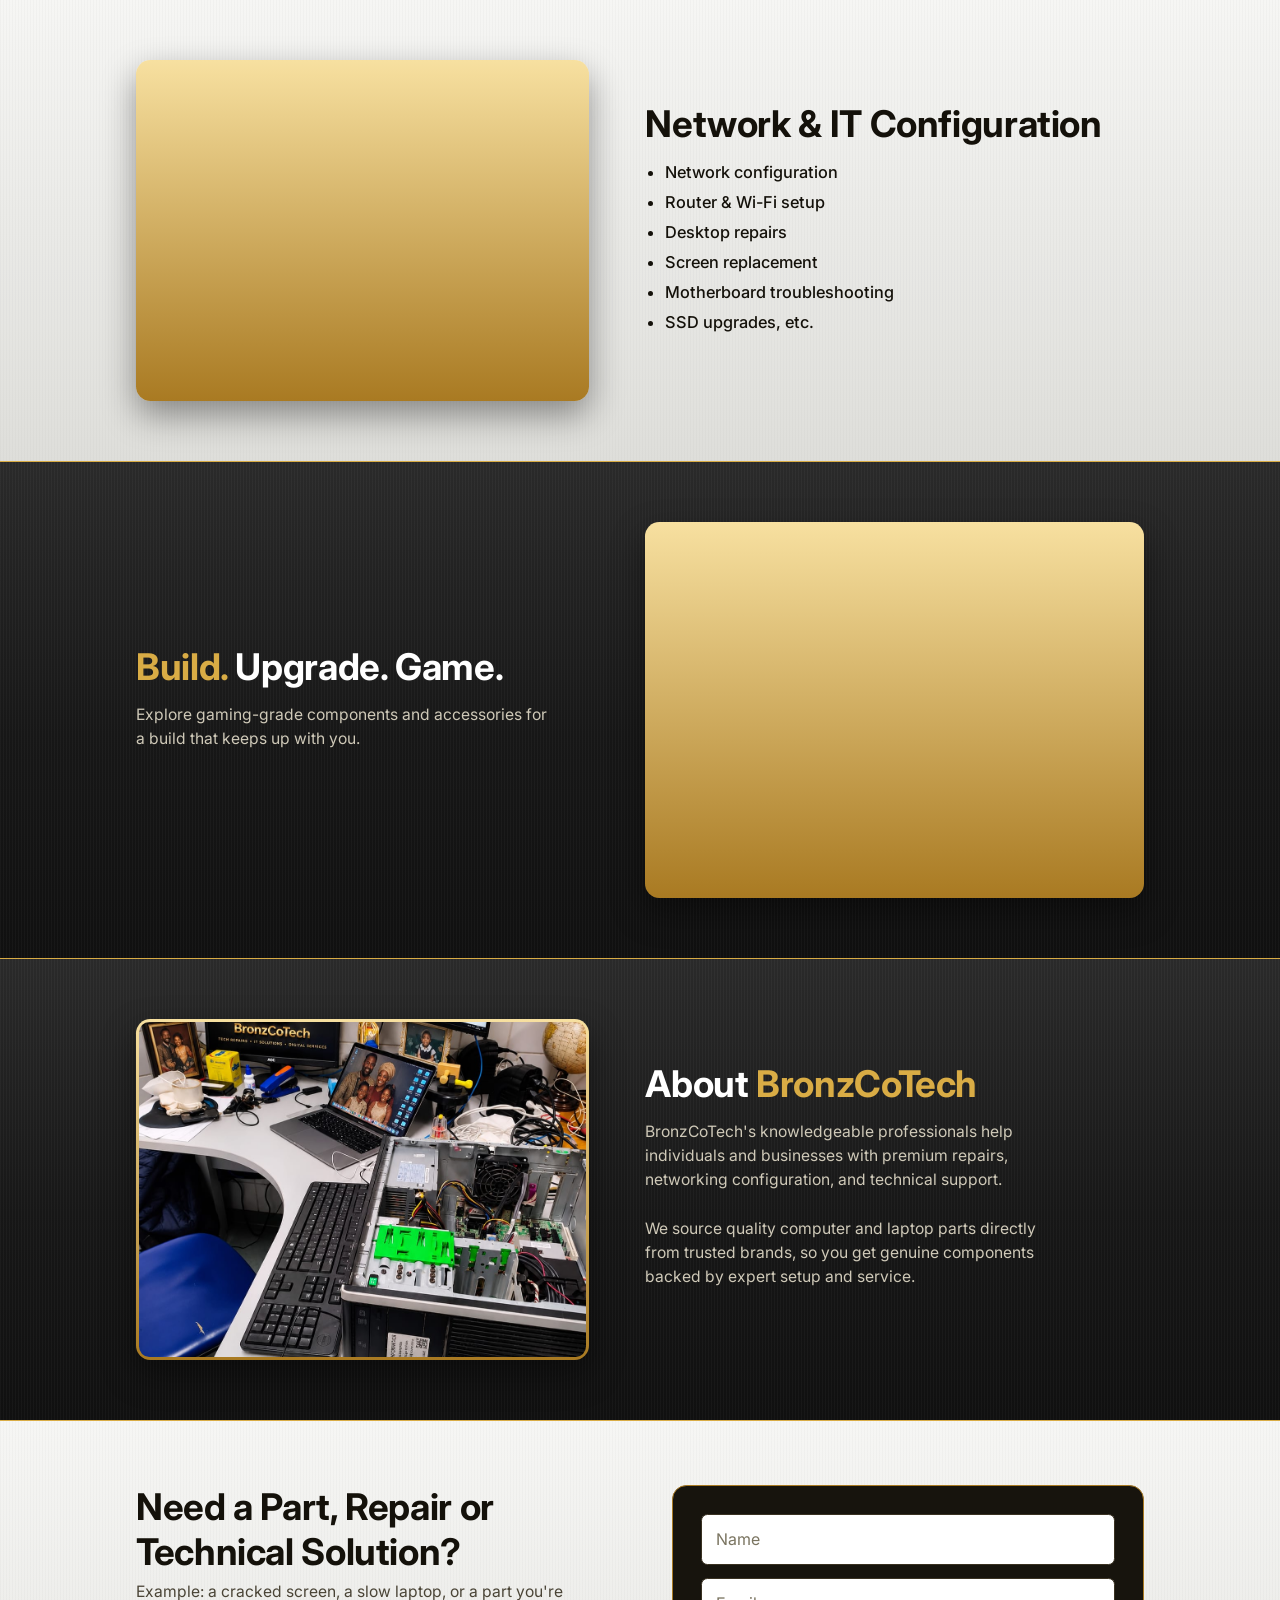
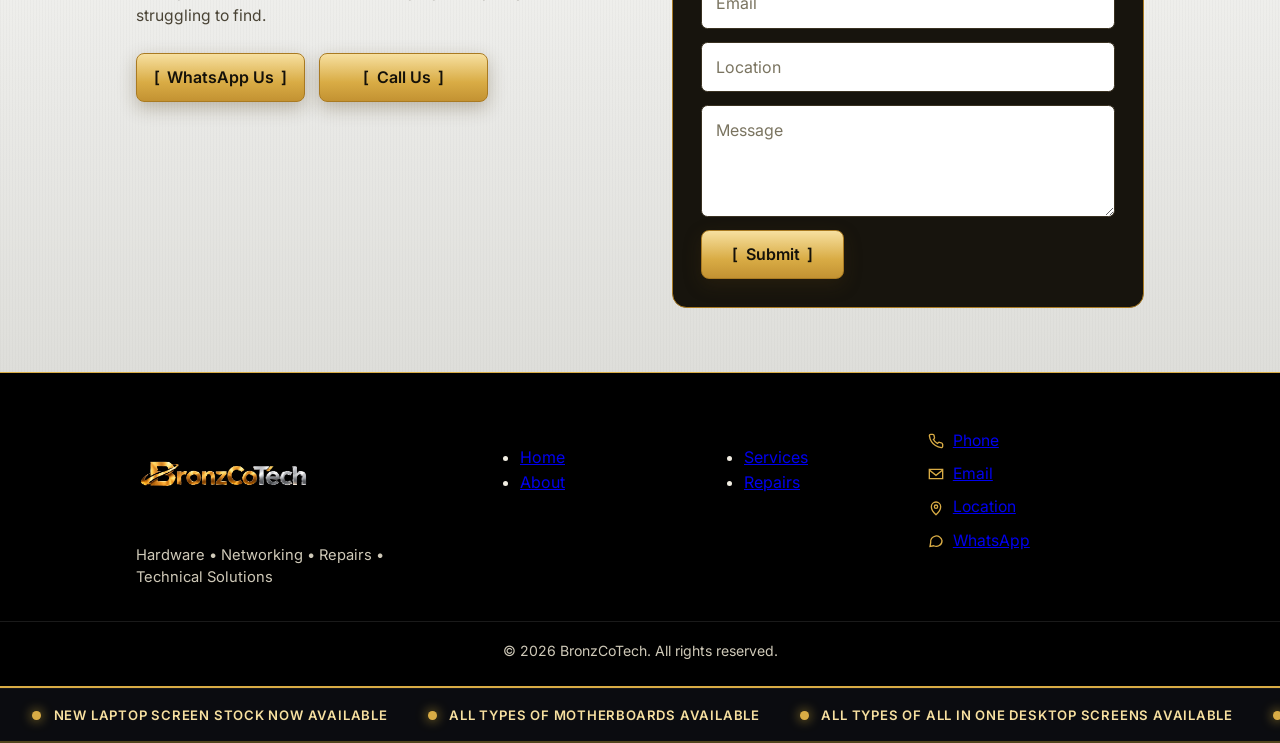
==== about.html @ f6e6b655 "first commit" ====
<!DOCTYPE html>
<html lang="en">
<head>
<meta charset="utf-8">
<meta name="viewport" content="width=device-width, initial-scale=1">
<title>About | BronzCoTech</title>
<meta name="description" content="Network and IT configuration, gaming hardware, and the story behind BronzCoTech — plus how to reach us for a part, repair, or technical solution.">

<link rel="preconnect" href="https://fonts.googleapis.com">
<link rel="preconnect" href="https://fonts.gstatic.com" crossorigin>
<link href="https://fonts.googleapis.com/css2?family=Inter:wght@400;500;600;700;800&display=swap" rel="stylesheet">

<style>
  :root {
    --gold-hi: #f7e0a0;
    --gold: #d9ac45;
    --gold-lo: #a97a22;
    --text: #f1ede2;
    --muted: #cfc9b8;
    --ink: #14110a;
    --font: "Inter", "Segoe UI", system-ui, -apple-system, Roboto, Arial, sans-serif;
    --dark-metal:
      repeating-linear-gradient(90deg, rgba(255,255,255,0.03) 0 1px, transparent 1px 3px),
      linear-gradient(180deg, #2a2a2a 0%, #171717 55%, #101010 100%);
    --light-metal:
      repeating-linear-gradient(90deg, rgba(0,0,0,0.02) 0 1px, transparent 1px 3px),
      linear-gradient(180deg, #f6f6f4 0%, #dededa 100%);
  }

  *, *::before, *::after { box-sizing: border-box; }
  body {
    margin: 0;
    background: #000;
    color: var(--text);
    font-family: var(--font);
    font-size: 1rem;
    line-height: 1.55;
    -webkit-font-smoothing: antialiased;
  }
  img { max-width: 100%; height: auto; }
  input, textarea { font: inherit; }

  .wrap {
    width: 100%;
    max-width: 68rem;
    margin-inline: auto;
    padding-inline: clamp(1.25rem, 5vw, 2.5rem);
  }
  .sr-only {
    position: absolute; width: 1px; height: 1px; margin: -1px; padding: 0;
    overflow: hidden; clip: rect(0,0,0,0); white-space: nowrap; border: 0;
  }
  .gold { color: var(--gold); }

  /* ---------- Buttons ---------- */
  .btn {
    display: inline-flex;
    align-items: center;
    justify-content: center;
    gap: 0.45em;
    min-height: 3rem;
    padding: 0.7rem 1.9rem;
    border-radius: 0.5rem;
    font: inherit;
    font-size: 1rem;
    font-weight: 600;
    text-decoration: none;
    cursor: pointer;
    color: var(--ink);
    border: 1px solid var(--gold-lo);
    background: linear-gradient(180deg, var(--gold-hi) 0%, var(--gold) 60%, #c39232 100%);
    box-shadow: 0 6px 18px rgba(74, 52, 16, 0.3);
    transition: background 0.2s ease, box-shadow 0.2s ease;
  }
  .btn::before { content: "["; }
  .btn::after  { content: "]"; }
  @supports (content: "[" / "") {
    .btn::before { content: "[" / ""; }
    .btn::after  { content: "]" / ""; }
  }
  .btn:hover {
    background: linear-gradient(180deg, #fff0c2 0%, var(--gold-hi) 60%, var(--gold) 100%);
    box-shadow: 0 8px 24px rgba(74, 52, 16, 0.45);
  }
  .btn:focus-visible { outline: 3px solid var(--gold-hi); outline-offset: 3px; }

  /* ---------- Shared two-column feature rows ---------- */
  .feature { padding: clamp(2.25rem, 6vw, 3.75rem) 0; }
  .feature__grid {
    display: grid;
    grid-template-columns: minmax(0, 1fr) minmax(0, 1.1fr);
    gap: clamp(1.75rem, 5vw, 3.5rem);
    align-items: center;
  }
  .feature__grid.is-reversed .frame { order: 2; }
  .frame {
    margin: 0;
    padding: 3px;
    border-radius: 0.9rem;
    background: linear-gradient(180deg, var(--gold-hi), var(--gold-lo));
    box-shadow: 0 14px 34px rgba(0, 0, 0, 0.4);
    overflow: hidden;
  }
  .frame > img,
  .frame > video {
    display: block;
    width: 100%;
    height: 100%;
    min-height: 100%;
    aspect-ratio: 4 / 3;
    object-fit: cover;
    border-radius: 0.65rem;
  }
  .feature h1, .feature h2 {
    margin: 0 0 0.85rem;
    font-size: clamp(1.6rem, 3.8vw, 2.3rem);
    font-weight: 700;
    line-height: 1.2;
    letter-spacing: -0.01em;
    color: #fff;
  }
  .feature ul {
    margin: 0 0 1.5rem;
    padding-left: 1.2rem;
    list-style: disc;
    display: grid;
    gap: 0.3rem;
    font-size: 1.02rem;
    font-weight: 500;
    color: var(--text);
  }
  .feature p { margin: 0 0 1.5rem; font-size: 0.98rem; color: var(--muted); max-width: 42ch; }

  /* ---------- 1. Network & IT Configuration (light band) ---------- */
  .network { background: var(--light-metal); color: var(--ink); border-bottom: 1px solid var(--gold); }
  .network h1 { color: var(--ink); }
  .network ul { color: var(--ink); }

  /* ---------- 2. Build. Upgrade. Game. (dark, on brushed metal) ---------- */
  .build { background: var(--dark-metal); border-bottom: 1px solid var(--gold); }

  /* ---------- 3. About BronzCoTech ---------- */
  .about { background: var(--dark-metal); border-bottom: 1px solid var(--gold); }
  .about p:last-of-type { margin-bottom: 1.75rem; }

  @media (max-width: 720px) {
    .feature__grid, .feature__grid.is-reversed { grid-template-columns: 1fr; }
    .feature__grid.is-reversed .frame { order: 0; }
  }

  /* ---------- 4. Need a Part / Contact (light band) ---------- */
  .contact { padding: clamp(2.5rem, 6vw, 4rem) 0; background: var(--light-metal); color: var(--ink); }
  .contact__grid {
    display: grid;
    grid-template-columns: minmax(0, 1fr) minmax(0, 1fr);
    gap: clamp(2rem, 6vw, 4rem);
    align-items: start;
  }
  .contact h2 { margin: 0 0 0.4rem; font-size: clamp(1.6rem, 3.8vw, 2.3rem); font-weight: 700; line-height: 1.2; letter-spacing: -0.01em; color: var(--ink); }
  .contact__hint { margin: 0 0 1.5rem; font-size: 0.98rem; color: #4a4436; }
  .contact__actions {
    display: grid;
    grid-template-columns: minmax(0, 1fr) minmax(0, 1fr);
    gap: 0.9rem;
    width: 100%;
    max-width: 22rem;
  }
  .contact__actions .btn {
    width: 100%;
    white-space: nowrap;
    text-align: center;
  }
  .contact__actions .btn--full { grid-column: 1 / -1; }

  .contact__form {
    display: grid;
    gap: 0.8rem;
    padding: clamp(1.25rem, 3vw, 1.75rem);
    background: #17140d;
    border: 1px solid var(--gold-lo);
    border-radius: 0.9rem;
  }
  .contact__form input,
  .contact__form textarea {
    width: 100%;
    padding: 0.75rem 0.9rem;
    border-radius: 0.4rem;
    border: 1px solid #3a3222;
    background: #fff;
    color: var(--ink);
  }
  .contact__form textarea { min-height: 7rem; resize: vertical; }
  .contact__form input::placeholder,
  .contact__form textarea::placeholder { color: #7a7460; }
  .contact__form .btn { justify-self: start; }

  @media (max-width: 720px) {
    .contact__grid { grid-template-columns: 1fr; }
  }
  @media (max-width: 520px) {
    .contact__actions { grid-template-columns: 1fr; }
  }

  /* ---------- 5. Footer ---------- */
  .site-footer { padding: clamp(2.25rem, 6vw, 3.5rem) 0 1.5rem; background: #000; border-top: 1px solid var(--gold); }
  .footer__grid {
    display: grid;
    grid-template-columns: 1.3fr 0.8fr 0.8fr 0.9fr;
    gap: 2rem;
  }
  .footer__brand-name { margin: 0; font-size: 1.6rem; font-weight: 800; letter-spacing: -0.01em; }
  .footer__brand {
    display: grid;
    gap: 0.55rem;
    align-content: start;
  }
  .footer__brand .hero-brand {
    display: inline-flex;
    align-items: center;
    justify-content: flex-start;
    width: fit-content;
    text-decoration: none;
    background: transparent;
    border: 0;
    box-shadow: none;
    padding: 0;
    margin: 0;
  }
  .footer__brand .hero-brand img {
    display: block;
    width: clamp(8rem, 18vw, 11rem);
    height: auto;
  }
  .footer__tagline { margin: 0.4rem 0 0; color: var(--muted); font-size: 0.92rem; max-width: 18rem; }
  .footer nav ul { list-style: none; margin: 0; padding: 0; display: grid; gap: 0.55rem; }
  .footer nav a { text-decoration: none; color: var(--text); font-size: 0.98rem; }
  .footer nav a:hover { color: var(--gold-hi); text-decoration: underline; text-underline-offset: 3px; }
  .footer nav a[aria-current="page"] { color: var(--gold); }
  .footer__contact ul { list-style: none; margin: 0; padding: 0; display: grid; gap: 0.55rem; }
  .footer__contact li { display: flex; align-items: center; gap: 0.55rem; font-size: 0.98rem; }
  .footer__contact svg { flex: none; width: 1rem; height: 1rem; color: var(--gold); }
  .footer__legal { margin: 2rem 0 0; padding-top: 1.1rem; border-top: 1px solid rgba(255,255,255,0.1); text-align: center; color: var(--muted); font-size: 0.88rem; }

  @media (max-width: 860px) {
    .footer__grid { grid-template-columns: 1fr 1fr; }
    .footer__brand { grid-column: 1 / -1; }
  }

  .news-ticker {
    position: relative;
    background: #0b0c10;
    border-top: 2px solid var(--gold);
    border-bottom: 2px solid rgba(212, 175, 55, 0.35);
    overflow: hidden;
    white-space: nowrap;
    padding: 0.9rem 0;
    box-shadow: inset 0 1px 0 rgba(255,255,255,0.05);
  }

  .news-ticker__track {
    display: inline-flex;
    align-items: center;
    gap: 2.5rem;
    min-width: max-content;
    padding-left: 2rem;
    animation: news-scroll 24s linear infinite;
  }

  .news-ticker__item {
    display: inline-flex;
    align-items: center;
    gap: 0.8rem;
    font-size: 0.82rem;
    font-weight: 600;
    letter-spacing: 0.06em;
    text-transform: uppercase;
    color: var(--gold-hi);
  }

  .news-ticker__dot {
    width: 0.55rem;
    height: 0.55rem;
    border-radius: 50%;
    background: var(--gold);
    box-shadow: 0 0 12px rgba(212, 175, 55, 0.9);
    flex-shrink: 0;
  }

  @keyframes news-scroll {
    from { transform: translateX(0); }
    to { transform: translateX(-50%); }
  }

  @media (max-width: 600px) {
    .news-ticker__item {
      font-size: 0.7rem;
      letter-spacing: 0.04em;
    }
  }
</style>
</head>

<body>
  <main>
    <h1 class="sr-only">BronzCoTech: network &amp; IT configuration, gaming hardware, and about us</h1>

    <!-- 1. Network & IT Configuration -->
    <section class="feature network" aria-labelledby="network-title">
      <div class="wrap feature__grid">
        <figure class="frame">
          <video src="networkinghard.mp4" width="840" height="700" autoplay muted loop playsinline
                 aria-label="Network configuration and IT setup visuals"></video>
        </figure>
        <div>
          <h1 id="network-title">Network &amp; IT Configuration</h1>
          <ul>
            <li>Network configuration</li>
            <li>Router &amp; Wi-Fi setup</li>
            <li>Desktop repairs</li>
            <li>Screen replacement</li>
            <li>Motherboard troubleshooting</li>
            <li>SSD upgrades, etc.</li>
          </ul>
        </div>
      </div>
    </section>

    <!-- 2. Build. Upgrade. Game. -->
    <section class="feature build" aria-labelledby="build-title">
      <div class="wrap feature__grid is-reversed">
        <figure class="frame">
          <video src="gamehard.mp4" width="820" height="605" autoplay muted loop playsinline
                 aria-label="Gaming hardware build and upgrade visuals"></video>
        </figure>
        <div>
          <h1 id="build-title"><span class="gold">Build.</span> Upgrade. Game.</h1>
          <p>Explore gaming-grade components and accessories for a build that keeps up with you.</p>
        </div>
      </div>
    </section>

    <!-- 3. About BronzCoTech -->
    <section class="feature about" aria-labelledby="about-title">
      <div class="wrap feature__grid">
        <figure class="frame">
          <img src="Bronzcoroom.jpeg" width="1074" height="570" loading="lazy"
               alt="BronzCoTech office meeting room with the gold B logo on the wall">
        </figure>
        <div>
          <h2 id="about-title">About <span class="gold">BronzCoTech</span></h2>
          <p>BronzCoTech's knowledgeable professionals help individuals and businesses with premium repairs, networking configuration, and technical support.</p>
          <p>We source quality computer and laptop parts directly from trusted brands, so you get genuine components backed by expert setup and service.</p>
        </div>
      </div>
    </section>

    <!-- 4. Need a Part, Repair or Technical Solution? -->
    <section class="contact" aria-labelledby="contact-title">
      <div class="wrap contact__grid">
        <div>
          <h2 id="contact-title">Need a Part, Repair or Technical Solution?</h2>
          <p class="contact__hint">Example: a cracked screen, a slow laptop, or a part you're struggling to find.</p>

          <div class="contact__actions">
            <!-- Replace with your real numbers/links -->
            <a class="btn" href="https://wa.me/+16015572618">WhatsApp Us</a>
            <a class="btn" href="tel:+233594085228">Call Us</a>
          </div>
        </div>

        <form class="contact__form" id="quote-form" action="https://wa.me/16015572618" method="get">
          <label class="sr-only" for="name">Name</label>
          <input id="name" name="name" type="text" placeholder="Name" autocomplete="name" required>

          <label class="sr-only" for="email">Email</label>
          <input id="email" name="email" type="email" placeholder="Email" autocomplete="email" required>

          <label class="sr-only" for="location">Location</label>
          <input id="location" name="location" type="text" placeholder="Location" autocomplete="address-level2">

          <label class="sr-only" for="message">Message</label>
          <textarea id="message" name="message" placeholder="Message" required></textarea>

          <button class="btn" type="submit">Submit</button>
        </form>
      </div>
    </section>

    <!-- 5. Footer -->
    <footer class="site-footer">
      <div class="wrap footer__grid">
        <div class="footer__brand">
          <a class="hero-brand" href="index.html" aria-label="Go to BronzCoTech home page">
            <img src="BronzCoTech_Logo.png" alt="BronzCoTech logo" />
          </a>
          <p class="footer__tagline">Hardware &bull; Networking &bull; Repairs &bull; Technical Solutions</p>
        </div>

        <nav aria-label="Footer pages">
          <ul>
            <li><a href="index.html">Home</a></li>
            <li><a href="about.html" aria-current="page">About</a></li>
          </ul>
        </nav>

        <nav aria-label="Footer services">
          <ul>
            <li><a href="services.html">Services</a></li>
            <li><a href="services.html#repairs">Repairs</a></li>
          </ul>
        </nav>

        <div class="footer__contact">
          <ul>
            <!-- Replace each href with your real details -->
            <li><svg viewBox="0 0 24 24" fill="none" stroke="currentColor" stroke-width="2" aria-hidden="true"><path d="M22 16.9v3a2 2 0 0 1-2.2 2 19.8 19.8 0 0 1-8.6-3.1 19.5 19.5 0 0 1-6-6A19.8 19.8 0 0 1 2.1 4.2 2 2 0 0 1 4.1 2h3a2 2 0 0 1 2 1.7c.1.9.3 1.8.6 2.7a2 2 0 0 1-.4 2.1L8.1 9.7a16 16 0 0 0 6 6l1.2-1.2a2 2 0 0 1 2.1-.4c.9.3 1.8.5 2.7.6a2 2 0 0 1 1.7 2Z"/></svg><a href="tel:+233594085228">Phone</a></li>
            <li><svg viewBox="0 0 24 24" fill="none" stroke="currentColor" stroke-width="2" aria-hidden="true"><path d="M2 5h20v14H2z"/><path d="M2 6l10 8 10-8"/></svg><a href="mailto:mcbronz@workmail.com">Email</a></li>
            <li><svg viewBox="0 0 24 24" fill="none" stroke="currentColor" stroke-width="2" aria-hidden="true"><path d="M12 22s7-6.3 7-12a7 7 0 1 0-14 0c0 5.7 7 12 7 12Z"/><circle cx="12" cy="10" r="2.5"/></svg><a href="https://www.google.com/maps/place/Accra/@5.5913738,-0.2621319,12z/data=!3m1!4b1!4m6!3m5!1s0xfdf9084b2b7a773:0xbed14ed8650e2dd3!8m2!3d5.5592846!4d-0.1974306!16zL20vMGfnyc?entry=ttu&g_ep=EgoyMDI2MDkyMy4wIKXMDSoASAFQAw%3D%3D" target="_blank" rel="noopener noreferrer">Location</a></li>
            <li><svg viewBox="0 0 24 24" fill="none" stroke="currentColor" stroke-width="2" aria-hidden="true"><path d="M21 11.5a8.5 8.5 0 0 1-12.4 7.6L3 20l1-5.4A8.5 8.5 0 1 1 21 11.5Z"/></svg><a href="https://wa.me/+16015572618">WhatsApp</a></li>
          </ul>
        </div>
      </div>

      <p class="footer__legal">&copy; <span id="year"></span> BronzCoTech. All rights reserved.</p>
    </footer>

    <footer class="news-ticker" aria-label="Latest company news">
      <div class="news-ticker__track">
        <span class="news-ticker__item"><span class="news-ticker__dot"></span> New laptop screen stock now available</span>
        <span class="news-ticker__item"><span class="news-ticker__dot"></span> All types of Motherboards available</span>
        <span class="news-ticker__item"><span class="news-ticker__dot"></span> All types of All in one desktop screens available</span>
        <span class="news-ticker__item"><span class="news-ticker__dot"></span> All types of laptop batteries available</span>
        <span class="news-ticker__item"><span class="news-ticker__dot"></span> All types of laptop keyboard available</span>
        <span class="news-ticker__item"><span class="news-ticker__dot"></span> All types of macbooks and windows softwares available</span>
        <span class="news-ticker__item"><span class="news-ticker__dot"></span> Installation of windows, linux, macos, android etc available</span>
        <span class="news-ticker__item"><span class="news-ticker__dot"></span> Converting of Chromebook to windows available</span>
        <span class="news-ticker__item"><span class="news-ticker__dot"></span> Converting of windows to macos available</span>
        <span class="news-ticker__item"><span class="news-ticker__dot"></span> Flashing/unlocking and decoding available</span>
        <span class="news-ticker__item"><span class="news-ticker__dot"></span> All types of RAMs and SSD storage available</span>
        <span class="news-ticker__item"><span class="news-ticker__dot"></span> Network setup and Wi‑Fi upgrades in demand</span>
        <span class="news-ticker__item"><span class="news-ticker__dot"></span> Custom gaming builds available this week</span>
        <span class="news-ticker__item"><span class="news-ticker__dot"></span> Fast repairs for desktops and laptops</span>
        <span class="news-ticker__item"><span class="news-ticker__dot"></span> New laptop screen stock now available</span>
        <span class="news-ticker__item"><span class="news-ticker__dot"></span> All types of Motherboards available</span>
        <span class="news-ticker__item"><span class="news-ticker__dot"></span> All types of All in one desktop screens available</span>
        <span class="news-ticker__item"><span class="news-ticker__dot"></span> All types of laptop batteries available</span>
        <span class="news-ticker__item"><span class="news-ticker__dot"></span> All types of laptop keyboard available</span>
        <span class="news-ticker__item"><span class="news-ticker__dot"></span> All types of macbooks and windows softwares available</span>
        <span class="news-ticker__item"><span class="news-ticker__dot"></span> Installation of windows, linux, macos, android etc available</span>
        <span class="news-ticker__item"><span class="news-ticker__dot"></span> Converting of Chromebook to windows available</span>
        <span class="news-ticker__item"><span class="news-ticker__dot"></span> Converting of windows to macos available</span>
        <span class="news-ticker__item"><span class="news-ticker__dot"></span> Flashing/unlocking and decoding available</span>
        <span class="news-ticker__item"><span class="news-ticker__dot"></span> All types of RAMs and SSD storage available</span>
        <span class="news-ticker__item"><span class="news-ticker__dot"></span> Network setup and Wi‑Fi upgrades in demand</span>
        <span class="news-ticker__item"><span class="news-ticker__dot"></span> Custom gaming builds available this week</span>
        <span class="news-ticker__item"><span class="news-ticker__dot"></span> Fast repairs for desktops and laptops</span>
      </div>
    </footer>
  </main>

  <script>
    document.getElementById('year').textContent = new Date().getFullYear();

    const contactForm = document.getElementById('quote-form');

    contactForm.addEventListener('submit', function (event) {
      event.preventDefault();

      const name = document.getElementById('name').value.trim();
      const email = document.getElementById('email').value.trim();
      const location = document.getElementById('location').value.trim();
      const message = document.getElementById('message').value.trim();

      const whatsappMessage = [
        'New inquiry from BronzCoTech website:',
        '',
        `Name: ${name || 'Not provided'}`,
        `Email: ${email || 'Not provided'}`,
        `Location: ${location || 'Not provided'}`,
        '',
        'Message:',
        message || 'No additional message provided.'
      ].join('\n');

      const waLink = 'https://wa.me/16015572618?text=' + encodeURIComponent(whatsappMessage);
      window.open(waLink, '_blank');
    });
  </script>
</body>
</html>
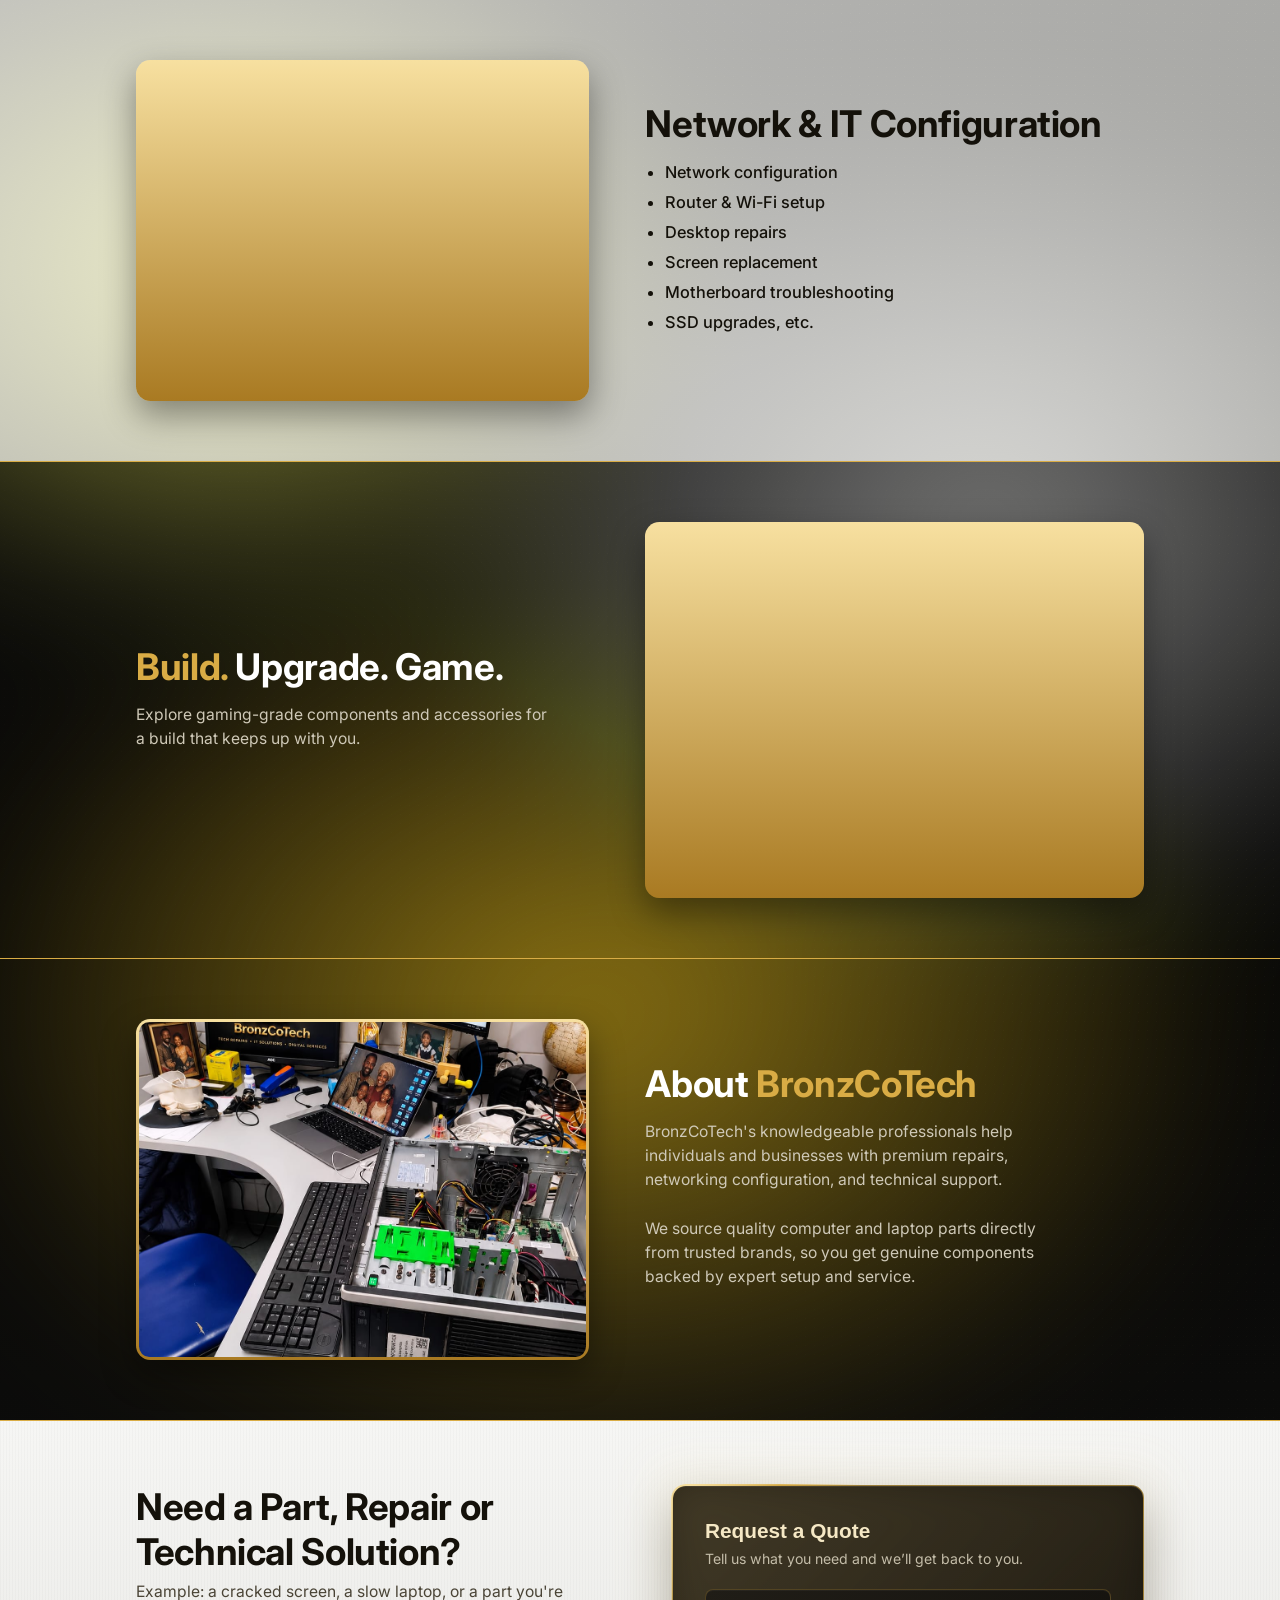
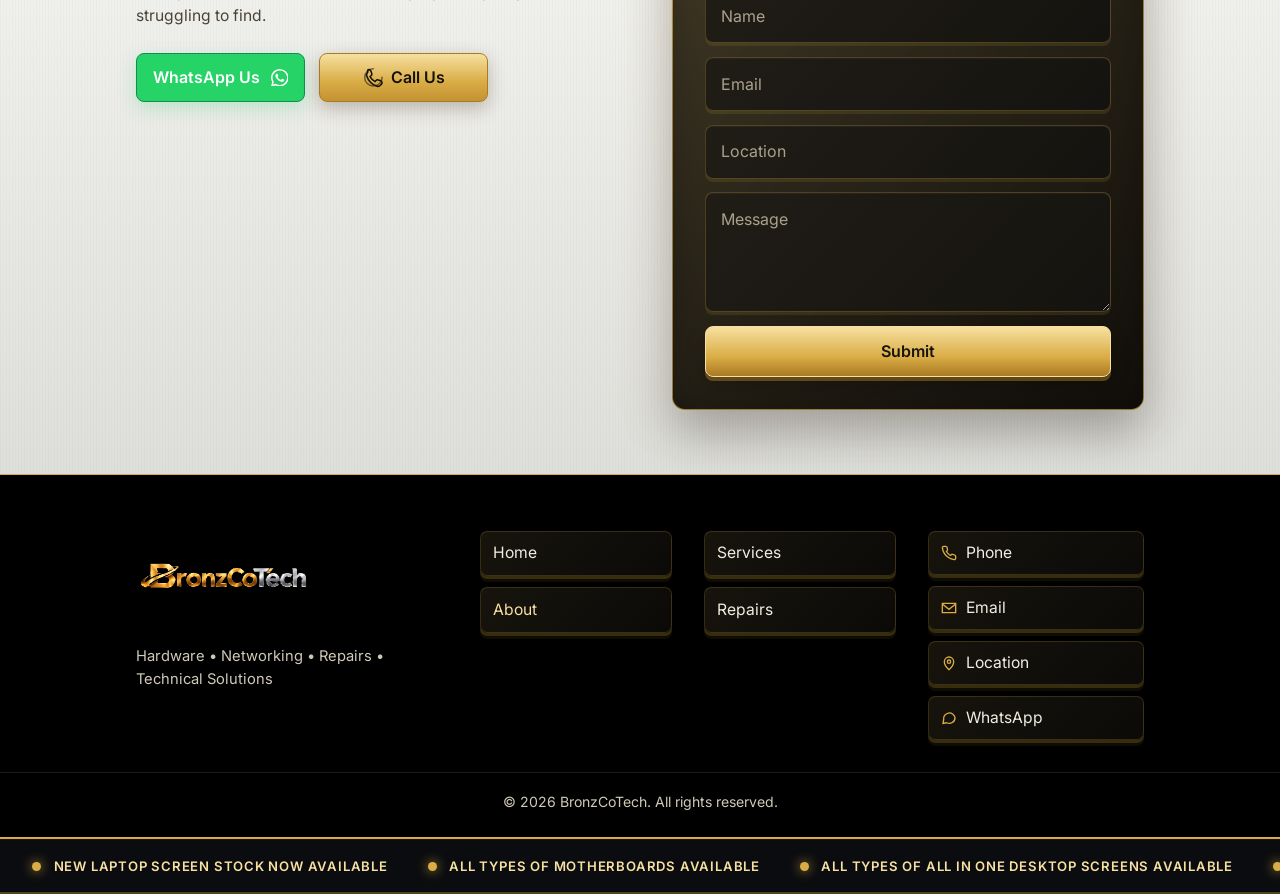
==== commit 3270273b: "updates" ====
--- a/about.html
+++ b/about.html
@@ -3,8 +3,10 @@
 <head>
 <meta charset="utf-8">
 <meta name="viewport" content="width=device-width, initial-scale=1">
-<title>About | BronzCoTech</title>
-<meta name="description" content="Network and IT configuration, gaming hardware, and the story behind BronzCoTech — plus how to reach us for a part, repair, or technical solution.">
+<link rel="icon" type="image/png" sizes="145x145" href="bronzcotech-favicon.png">
+<title>About BronzCoTech | Trusted IT &amp; Repair Experts in Accra, Ghana</title>
+<meta name="description" content="BronzCoTech's knowledgeable technicians in Accra, Osu, and across Ghana provide premium repairs, diagnostics, software development, and technical support for individuals and businesses.">
+<meta name="keywords" content="computer technician Accra, IT support Ghana, hardware troubleshooting, software development, networking configuration, diagnostics Ghana">
 
 <link rel="preconnect" href="https://fonts.googleapis.com">
 <link rel="preconnect" href="https://fonts.gstatic.com" crossorigin>
@@ -54,6 +56,9 @@
 
   /* ---------- Buttons ---------- */
   .btn {
+    position: relative;
+    isolation: isolate;
+    overflow: hidden;
     display: inline-flex;
     align-items: center;
     justify-content: center;
@@ -72,17 +77,114 @@
     box-shadow: 0 6px 18px rgba(74, 52, 16, 0.3);
     transition: background 0.2s ease, box-shadow 0.2s ease;
   }
-  .btn::before { content: "["; }
-  .btn::after  { content: "]"; }
+  .btn::before {
+    content: "";
+    position: absolute;
+    inset: 0;
+    z-index: -1;
+    background: linear-gradient(110deg, transparent 15%, rgba(255, 255, 255, 0.45) 50%, transparent 85%);
+    transform: translateX(-125%) skewX(-18deg);
+    transition: transform 0.7s ease;
+  }
+  .btn:hover::before,
+  .btn:focus-visible::before { transform: translateX(125%) skewX(-18deg); }
+  .btn__label { position: relative; z-index: 1; }
+  .btn__label::before { content: "["; }
+  .btn__label::after  { content: "]"; }
   @supports (content: "[" / "") {
-    .btn::before { content: "[" / ""; }
-    .btn::after  { content: "]" / ""; }
+    .btn__label::before { content: "[" / ""; }
+    .btn__label::after  { content: "]" / ""; }
+  }
+  .btn__arrow {
+    position: absolute;
+    top: 50%;
+    right: 1rem;
+    width: 0.6rem;
+    height: 0.6rem;
+    border-top: 2px solid currentColor;
+    border-right: 2px solid currentColor;
+    opacity: 0;
+    transform: translate(-0.45rem, -50%) rotate(45deg);
+    transition: opacity 0.3s ease, transform 0.3s ease;
+  }
+  .btn:hover .btn__arrow,
+  .btn:focus-visible .btn__arrow { opacity: 1; transform: translate(0, -50%) rotate(45deg); }
+  .btn--call .btn__arrow { display: none; }
+  .btn--call .btn__label::before,
+  .btn--call .btn__label::after { content: none; }
+  .call-icon {
+    position: relative;
+    z-index: 1;
+    flex: 0 0 auto;
+    width: 1.3rem;
+    height: 1.3rem;
+    overflow: visible;
+  }
+  .call-icon .dash {
+    stroke-dasharray: 0 1 359 0;
+    animation: call-dash-array 2s ease-in-out infinite, call-dash-offset 2s linear infinite;
+  }
+  .call-icon .spin {
+    transform-origin: center;
+    stroke-dasharray: 270 90;
+    animation: call-spin-dash-array 2s ease-in-out infinite, call-spin 8s ease-in-out infinite, call-dash-offset 2s linear infinite;
+  }
+  @keyframes call-dash-array {
+    0% { stroke-dasharray: 0 1 359 0; }
+    50% { stroke-dasharray: 0 359 1 0; }
+    100% { stroke-dasharray: 359 1 0 0; }
+  }
+  @keyframes call-spin-dash-array {
+    0%, 100% { stroke-dasharray: 270 90; }
+    50% { stroke-dasharray: 0 360; }
+  }
+  @keyframes call-dash-offset {
+    from { stroke-dashoffset: 365; }
+    to { stroke-dashoffset: 5; }
+  }
+  @keyframes call-spin {
+    0% { rotate: 0deg; }
+    12.5%, 25% { rotate: 270deg; }
+    37.5%, 50% { rotate: 540deg; }
+    62.5%, 75% { rotate: 810deg; }
+    87.5%, 100% { rotate: 1080deg; }
   }
   .btn:hover {
     background: linear-gradient(180deg, #fff0c2 0%, var(--gold-hi) 60%, var(--gold) 100%);
     box-shadow: 0 8px 24px rgba(74, 52, 16, 0.45);
   }
+  .btn--whatsapp {
+    gap: 0.7rem;
+    color: #fff;
+    border-color: #128c50;
+    background: #25d366;
+    box-shadow: 0 6px 18px rgba(37, 211, 102, 0.24);
+  }
+  .btn--whatsapp:hover {
+    color: #fff;
+    border-color: #0d7040;
+    background: #128c50;
+    box-shadow: 0 8px 24px rgba(18, 140, 80, 0.36);
+  }
+  .btn--whatsapp:focus-visible { outline-color: #128c50; }
+  .btn--whatsapp::before { content: none; }
+  .btn--whatsapp .btn__label::before,
+  .btn--whatsapp .btn__label::after { content: none; }
+  .btn--whatsapp .btn__whatsapp-icon {
+    position: relative;
+    z-index: 1;
+    width: 1.1rem;
+    height: 1.1rem;
+    flex: 0 0 auto;
+  }
+  .btn--whatsapp .btn__arrow { display: none; }
   .btn:focus-visible { outline: 3px solid var(--gold-hi); outline-offset: 3px; }
+
+  @media (prefers-reduced-motion: reduce) {
+    .btn, .btn::before, .btn__arrow { transition: none; }
+    .call-icon .dash,
+    .call-icon .spin { animation: none; stroke-dasharray: none; }
+  }
 
   /* ---------- Shared two-column feature rows ---------- */
   .feature { padding: clamp(2.25rem, 6vw, 3.75rem) 0; }
@@ -132,15 +234,15 @@
   .feature p { margin: 0 0 1.5rem; font-size: 0.98rem; color: var(--muted); max-width: 42ch; }
 
   /* ---------- 1. Network & IT Configuration (light band) ---------- */
-  .network { background: var(--light-metal); color: var(--ink); border-bottom: 1px solid var(--gold); }
+  .network { background: linear-gradient(135deg, rgba(246,246,244,0.76), rgba(222,222,218,0.72)); color: var(--ink); border-bottom: 1px solid var(--gold); }
   .network h1 { color: var(--ink); }
   .network ul { color: var(--ink); }
 
   /* ---------- 2. Build. Upgrade. Game. (dark, on brushed metal) ---------- */
-  .build { background: var(--dark-metal); border-bottom: 1px solid var(--gold); }
+  .build { background: linear-gradient(180deg, rgba(16,16,15,0.42), rgba(8,8,7,0.36)); border-bottom: 1px solid var(--gold); }
 
   /* ---------- 3. About BronzCoTech ---------- */
-  .about { background: var(--dark-metal); border-bottom: 1px solid var(--gold); }
+  .about { background: linear-gradient(180deg, rgba(8,8,7,0.38), rgba(16,16,15,0.48)); border-bottom: 1px solid var(--gold); }
   .about p:last-of-type { margin-bottom: 1.75rem; }
 
   @media (max-width: 720px) {
@@ -173,26 +275,112 @@
   .contact__actions .btn--full { grid-column: 1 / -1; }
 
   .contact__form {
+    position: relative;
+    isolation: isolate;
     display: grid;
-    gap: 0.8rem;
-    padding: clamp(1.25rem, 3vw, 1.75rem);
-    background: #17140d;
-    border: 1px solid var(--gold-lo);
-    border-radius: 0.9rem;
+    gap: 0.85rem;
+    padding: clamp(1.35rem, 3vw, 2rem);
+    background: linear-gradient(145deg, #201b10 0%, #100e0a 48%, #080808 100%);
+    border: 1px solid rgba(217, 172, 69, 0.65);
+    border-radius: 0.8rem;
+    box-shadow: 0 22px 48px rgba(0, 0, 0, 0.3), inset 0 1px 0 rgba(255, 255, 255, 0.08);
+  }
+  .contact__form::before {
+    content: "";
+    position: absolute;
+    z-index: -1;
+    inset: -1rem;
+    border-radius: inherit;
+    background: linear-gradient(135deg, rgba(247, 224, 160, 0.24), rgba(169, 122, 34, 0.08));
+    filter: blur(1.5rem);
+    opacity: 0.7;
+    pointer-events: none;
+  }
+  .contact__form::after {
+    content: "";
+    position: absolute;
+    z-index: -1;
+    inset: -2px;
+    padding: 2px;
+    border-radius: calc(0.8rem + 2px);
+    background: conic-gradient(from 0deg, transparent 0deg 285deg, rgba(217, 172, 69, 0.24) 300deg, #f7e0a0 320deg, rgba(217, 172, 69, 0.85) 334deg, transparent 350deg 360deg);
+    -webkit-mask: linear-gradient(#000 0 0) content-box, linear-gradient(#000 0 0);
+    -webkit-mask-composite: xor;
+    mask: linear-gradient(#000 0 0) content-box, linear-gradient(#000 0 0);
+    mask-composite: exclude;
+    animation: quote-ring-spin 7s linear infinite;
+    pointer-events: none;
+  }
+  @keyframes quote-ring-spin {
+    to { transform: rotate(1turn); }
+  }
+  .quote-form__header {
+    display: block;
+    margin-bottom: 0.35rem;
+  }
+  .quote-form__header h3 {
+    margin: 0;
+    color: #f5e8c5;
+    font-family: "Montserrat", sans-serif;
+    font-size: 1.3rem;
+    font-weight: 700;
+    line-height: 1.25;
+  }
+  .quote-form__header p {
+    margin: 0.25rem 0 0;
+    color: #c4bda9;
+    font-size: 0.88rem;
   }
   .contact__form input,
   .contact__form textarea {
     width: 100%;
-    padding: 0.75rem 0.9rem;
-    border-radius: 0.4rem;
-    border: 1px solid #3a3222;
-    background: #fff;
-    color: var(--ink);
-  }
-  .contact__form textarea { min-height: 7rem; resize: vertical; }
+    min-width: 0;
+    padding: 0.85rem 0.95rem;
+    border-radius: 0.5rem;
+    border: 1px solid rgba(217, 172, 69, 0.28);
+    background: linear-gradient(135deg, #201d17, #15130f);
+    color: #f5f3eb;
+    font: inherit;
+    box-shadow: 0 3px 0 rgba(212, 175, 55, 0.12), inset 0 1px 0 rgba(255, 255, 255, 0.04);
+    transition: transform 0.2s ease, border-color 0.2s ease, box-shadow 0.2s ease, background 0.2s ease;
+  }
+  .contact__form input:focus,
+  .contact__form textarea:focus {
+    outline: 2px solid rgba(247, 224, 160, 0.45);
+    outline-offset: 2px;
+    transform: translateY(-2px);
+    border-color: var(--gold-hi);
+    background: linear-gradient(135deg, #282318, #19160f);
+    box-shadow: 0 5px 0 rgba(212, 175, 55, 0.22), 0 0 20px rgba(217, 172, 69, 0.12);
+  }
+  .contact__form textarea { min-height: 7.5rem; resize: vertical; }
   .contact__form input::placeholder,
-  .contact__form textarea::placeholder { color: #7a7460; }
-  .contact__form .btn { justify-self: start; }
+  .contact__form textarea::placeholder { color: #aaa18c; }
+  .contact__form .btn {
+    width: 100%;
+    justify-self: stretch;
+    min-height: 3.2rem;
+    color: #17140d;
+    border-color: var(--gold-hi);
+    background: linear-gradient(180deg, #f7e0a0 0%, #d9ac45 62%, #a97a22 100%);
+    box-shadow: 0 4px 0 rgba(169, 122, 34, 0.5), 0 10px 20px rgba(0, 0, 0, 0.22);
+  }
+  .contact__form .btn:hover {
+    color: #100d06;
+    background: linear-gradient(180deg, #fff0c2 0%, #f7e0a0 62%, #d9ac45 100%);
+    box-shadow: 0 6px 0 rgba(169, 122, 34, 0.5), 0 14px 24px rgba(0, 0, 0, 0.26);
+    transform: translateY(-2px);
+  }
+  .contact__form .btn__label::before,
+  .contact__form .btn__label::after { content: none; }
+  .contact__form .btn__arrow { display: none; }
+
+  @media (prefers-reduced-motion: reduce) {
+    .contact__form::after { animation: none; }
+    .contact__form input,
+    .contact__form textarea,
+    .contact__form .btn { transition: none; }
+  }
 
   @media (max-width: 720px) {
     .contact__grid { grid-template-columns: 1fr; }
@@ -232,14 +420,50 @@
     height: auto;
   }
   .footer__tagline { margin: 0.4rem 0 0; color: var(--muted); font-size: 0.92rem; max-width: 18rem; }
-  .footer nav ul { list-style: none; margin: 0; padding: 0; display: grid; gap: 0.55rem; }
-  .footer nav a { text-decoration: none; color: var(--text); font-size: 0.98rem; }
-  .footer nav a:hover { color: var(--gold-hi); text-decoration: underline; text-underline-offset: 3px; }
-  .footer nav a[aria-current="page"] { color: var(--gold); }
-  .footer__contact ul { list-style: none; margin: 0; padding: 0; display: grid; gap: 0.55rem; }
-  .footer__contact li { display: flex; align-items: center; gap: 0.55rem; font-size: 0.98rem; }
+  .site-footer nav ul,
+  .footer__contact ul { list-style: none; margin: 0; padding: 0; display: grid; gap: 0.7rem; }
+  .site-footer nav li,
+  .footer__contact li {
+    position: relative;
+    border: 1px solid rgba(212, 175, 55, 0.2);
+    border-radius: 0.45rem;
+    background: linear-gradient(135deg, #17140d, #0b0a08);
+    box-shadow: 0 3px 0 rgba(212, 175, 55, 0.2), 0 6px 0 rgba(212, 175, 55, 0.07);
+    transition: transform 0.2s ease, border-color 0.2s ease, box-shadow 0.2s ease;
+  }
+  .site-footer nav li:hover,
+  .site-footer nav li:focus-within,
+  .footer__contact li:hover,
+  .footer__contact li:focus-within {
+    transform: translateY(-2px);
+    border-color: rgba(247, 224, 160, 0.68);
+    box-shadow: 0 4px 0 rgba(212, 175, 55, 0.3), 0 8px 0 rgba(212, 175, 55, 0.1), 0 10px 20px rgba(0, 0, 0, 0.22);
+  }
+  .site-footer nav a {
+    display: flex;
+    align-items: center;
+    min-height: 2.7rem;
+    padding: 0.55rem 0.75rem;
+    border-radius: inherit;
+    text-decoration: none;
+    color: var(--text);
+    font-size: 0.98rem;
+    transition: color 0.2s ease;
+  }
+  .site-footer nav a:hover,
+  .site-footer nav a[aria-current="page"] { color: var(--gold-hi); }
+  .site-footer nav a:focus-visible,
+  .footer__contact a:focus-visible { outline: 2px solid var(--gold-hi); outline-offset: 2px; }
+  .footer__contact li { display: flex; align-items: center; gap: 0.55rem; padding: 0.55rem 0.75rem; font-size: 0.98rem; }
   .footer__contact svg { flex: none; width: 1rem; height: 1rem; color: var(--gold); }
+  .footer__contact a { color: var(--text); text-decoration: none; }
   .footer__legal { margin: 2rem 0 0; padding-top: 1.1rem; border-top: 1px solid rgba(255,255,255,0.1); text-align: center; color: var(--muted); font-size: 0.88rem; }
+
+  @media (prefers-reduced-motion: reduce) {
+    .site-footer nav li,
+    .site-footer nav a,
+    .footer__contact li { transition: none; }
+  }
 
   @media (max-width: 860px) {
     .footer__grid { grid-template-columns: 1fr 1fr; }
@@ -263,7 +487,7 @@
     gap: 2.5rem;
     min-width: max-content;
     padding-left: 2rem;
-    animation: news-scroll 24s linear infinite;
+    animation: news-scroll 40s linear infinite;
   }
 
   .news-ticker__item {
@@ -298,14 +522,25 @@
     }
   }
 </style>
+<link rel="stylesheet" href="site-atmosphere.css">
+<script async src="https://www.googletagmanager.com/gtag/js?id=G-FK5ZTTH551">
+</script>
+<script>
+  window.dataLayer = window.dataLayer || [];
+  function gtag(){dataLayer.push(arguments);}
+  gtag('js', new Date());
+
+  gtag('config', 'G-FK5ZTTH551');
+</script>
 </head>
 
 <body>
   <main>
     <h1 class="sr-only">BronzCoTech: network &amp; IT configuration, gaming hardware, and about us</h1>
 
-    <!-- 1. Network & IT Configuration -->
-    <section class="feature network" aria-labelledby="network-title">
+    <div class="site-atmosphere feature-atmosphere">
+      <!-- 1. Network & IT Configuration -->
+      <section class="feature network" aria-labelledby="network-title">
       <div class="wrap feature__grid">
         <figure class="frame">
           <video src="networkinghard.mp4" width="840" height="700" autoplay muted loop playsinline
@@ -323,10 +558,10 @@
           </ul>
         </div>
       </div>
-    </section>
-
-    <!-- 2. Build. Upgrade. Game. -->
-    <section class="feature build" aria-labelledby="build-title">
+      </section>
+
+      <!-- 2. Build. Upgrade. Game. -->
+      <section class="feature build" aria-labelledby="build-title">
       <div class="wrap feature__grid is-reversed">
         <figure class="frame">
           <video src="gamehard.mp4" width="820" height="605" autoplay muted loop playsinline
@@ -337,10 +572,10 @@
           <p>Explore gaming-grade components and accessories for a build that keeps up with you.</p>
         </div>
       </div>
-    </section>
-
-    <!-- 3. About BronzCoTech -->
-    <section class="feature about" aria-labelledby="about-title">
+      </section>
+
+      <!-- 3. About BronzCoTech -->
+      <section class="feature about" aria-labelledby="about-title">
       <div class="wrap feature__grid">
         <figure class="frame">
           <img src="Bronzcoroom.jpeg" width="1074" height="570" loading="lazy"
@@ -352,7 +587,8 @@
           <p>We source quality computer and laptop parts directly from trusted brands, so you get genuine components backed by expert setup and service.</p>
         </div>
       </div>
-    </section>
+      </section>
+    </div>
 
     <!-- 4. Need a Part, Repair or Technical Solution? -->
     <section class="contact" aria-labelledby="contact-title">
@@ -363,12 +599,19 @@
 
           <div class="contact__actions">
             <!-- Replace with your real numbers/links -->
-            <a class="btn" href="https://wa.me/+16015572618">WhatsApp Us</a>
-            <a class="btn" href="tel:+233594085228">Call Us</a>
+            <a class="btn btn--whatsapp" href="https://wa.me/+16015572618"><span class="btn__label">WhatsApp Us</span><svg class="btn__whatsapp-icon" xmlns="http://www.w3.org/2000/svg" viewBox="0 0 16 16" fill="currentColor" aria-hidden="true"><path d="M13.601 2.326A7.854 7.854 0 0 0 7.994 0C3.627 0 .068 3.558.064 7.926c0 1.399.366 2.76 1.057 3.965L0 16l4.204-1.102a7.933 7.933 0 0 0 3.79.965h.004c4.368 0 7.926-3.558 7.93-7.93A7.898 7.898 0 0 0 13.6 2.326zM7.994 14.521a6.573 6.573 0 0 1-3.356-.92l-.24-.144-2.494.654.666-2.433-.156-.251a6.56 6.56 0 0 1-1.007-3.505c0-3.626 2.957-6.584 6.591-6.584a6.56 6.56 0 0 1 4.66 1.931 6.557 6.557 0 0 1 1.928 4.66c-.004 3.639-2.961 6.592-6.592 6.592zm3.615-4.934c-.197-.099-1.17-.578-1.353-.646-.182-.065-.315-.099-.445.099-.133.197-.513.646-.627.775-.114.133-.232.148-.43.05-.197-.1-.836-.308-1.592-.985-.59-.525-.985-1.175-1.103-1.372-.114-.198-.011-.304.088-.403.087-.088.197-.232.296-.346.1-.114.133-.198.198-.33.065-.134.034-.248-.015-.347-.05-.099-.445-1.076-.612-1.47-.16-.389-.323-.335-.445-.34-.114-.007-.247-.007-.38-.007a.729.729 0 0 0-.529.247c-.182.198-.691.677-.691 1.654 0 .977.71 1.916.81 2.049.098.133 1.394 2.132 3.383 2.992.47.205.84.326 1.129.418.475.152.904.129 1.246.08.38-.058 1.171-.48 1.338-.943.164-.464.164-.86.114-.943-.049-.084-.182-.133-.38-.232z"></path></svg></a>
+            <a class="btn btn--call" href="tel:+233594085228"><svg class="call-icon" viewBox="0 0 24 24" fill="none" stroke="currentColor" stroke-width="1.8" stroke-linecap="round" stroke-linejoin="round" aria-hidden="true"><circle class="spin" cx="12" cy="12" r="10" pathLength="360" opacity="0.55"></circle><path class="dash" pathLength="359" d="M5.5 3.5c1.1-1 3.1-.3 3.6 1.1l1 2.8c.4 1.1.1 2-.8 2.7l-1.2.9a15.7 15.7 0 0 0 5.9 5.9l.9-1.2c.7-.9 1.6-1.2 2.7-.8l2.8 1c1.4.5 2.1 2.5 1.1 3.6l-1.4 1.5c-1 1.1-2.5 1.6-4 1.1-5.1-1.7-10.1-6.7-11.8-11.8-.5-1.5 0-3 1.1-4z"></path></svg><span class="btn__label">Call Us</span></a>
           </div>
         </div>
 
-        <form class="contact__form" id="quote-form" action="https://wa.me/16015572618" method="get">
+        <form class="contact__form" id="quote-form" action="https://wa.me/16015572618" method="get" aria-labelledby="quote-form-title">
+          <div class="quote-form__header">
+            <div>
+              <h3 id="quote-form-title">Request a Quote</h3>
+              <p>Tell us what you need and we’ll get back to you.</p>
+            </div>
+          </div>
+
           <label class="sr-only" for="name">Name</label>
           <input id="name" name="name" type="text" placeholder="Name" autocomplete="name" required>
 
@@ -381,7 +624,7 @@
           <label class="sr-only" for="message">Message</label>
           <textarea id="message" name="message" placeholder="Message" required></textarea>
 
-          <button class="btn" type="submit">Submit</button>
+          <button class="btn" type="submit"><span class="btn__label">Submit</span><span class="btn__arrow" aria-hidden="true"></span></button>
         </form>
       </div>
     </section>
@@ -440,6 +683,7 @@
         <span class="news-ticker__item"><span class="news-ticker__dot"></span> Network setup and Wi‑Fi upgrades in demand</span>
         <span class="news-ticker__item"><span class="news-ticker__dot"></span> Custom gaming builds available this week</span>
         <span class="news-ticker__item"><span class="news-ticker__dot"></span> Fast repairs for desktops and laptops</span>
+        <span class="news-ticker__item"><span class="news-ticker__dot"></span> Printer cartridges available for sale</span>
         <span class="news-ticker__item"><span class="news-ticker__dot"></span> New laptop screen stock now available</span>
         <span class="news-ticker__item"><span class="news-ticker__dot"></span> All types of Motherboards available</span>
         <span class="news-ticker__item"><span class="news-ticker__dot"></span> All types of All in one desktop screens available</span>
@@ -454,6 +698,7 @@
         <span class="news-ticker__item"><span class="news-ticker__dot"></span> Network setup and Wi‑Fi upgrades in demand</span>
         <span class="news-ticker__item"><span class="news-ticker__dot"></span> Custom gaming builds available this week</span>
         <span class="news-ticker__item"><span class="news-ticker__dot"></span> Fast repairs for desktops and laptops</span>
+        <span class="news-ticker__item"><span class="news-ticker__dot"></span> Printer cartridges available for sale</span>
       </div>
     </footer>
   </main>
--- a/site-atmosphere.css
+++ b/site-atmosphere.css
@@ -0,0 +1,125 @@
+.site-atmosphere {
+  position: relative;
+  isolation: isolate;
+  overflow: hidden;
+  background: #070706;
+}
+
+.site-atmosphere::before {
+  content: "";
+  position: absolute;
+  z-index: 0;
+  inset: -7rem;
+  pointer-events: none;
+  background-image:
+    radial-gradient(ellipse 480px 340px at 18% 18%, rgba(217, 172, 69, 0.94), transparent 100%),
+    radial-gradient(ellipse 540px 390px at 78% 30%, rgba(247, 224, 160, 0.76), transparent 100%),
+    radial-gradient(ellipse 620px 450px at 48% 78%, rgba(169, 122, 34, 0.88), transparent 100%);
+  background-size: 140% 140%, 130% 130%, 150% 150%;
+  background-position: 0% 0%, 100% 0%, 50% 100%;
+  filter: blur(4rem) brightness(1.7) saturate(1.2);
+  transform: scale(1.08);
+  animation: site-atmosphere-drift 34s ease-in-out infinite alternate;
+}
+
+.site-atmosphere::after {
+  content: "";
+  position: absolute;
+  z-index: 1;
+  inset: 0;
+  pointer-events: none;
+  opacity: 0.14;
+  background-image: radial-gradient(rgba(247, 224, 160, 0.55) 0.75px, transparent 1px);
+  background-size: 9px 9px;
+  mask-image: linear-gradient(45deg, transparent, #000);
+  animation: site-atmosphere-grid 18s linear infinite;
+}
+
+.site-atmosphere > * {
+  position: relative;
+  z-index: 2;
+}
+
+.site-atmosphere .what-we-do {
+  background: rgba(238, 242, 245, 0.72);
+}
+
+.site-atmosphere .parts-section {
+  background: rgba(10, 11, 14, 0.48);
+}
+
+.site-atmosphere .client-showcase {
+  background: linear-gradient(180deg, rgba(16, 18, 23, 0.58), rgba(10, 11, 14, 0.48));
+}
+
+.site-atmosphere .why {
+  background: rgba(8, 9, 11, 0.45);
+}
+
+.site-atmosphere .why__frame {
+  background: linear-gradient(180deg, rgba(15, 15, 15, 0.84), rgba(6, 6, 6, 0.8));
+}
+
+.site-atmosphere .process {
+  background: rgba(10, 11, 14, 0.38);
+}
+
+.site-atmosphere .repairs {
+  background:
+    repeating-linear-gradient(90deg, rgba(0, 0, 0, 0.02) 0 1px, transparent 1px 3px),
+    linear-gradient(180deg, rgba(246, 246, 244, 0.78), rgba(222, 222, 218, 0.74));
+}
+
+.hero::before {
+  content: "";
+  position: absolute;
+  z-index: 1;
+  inset: -15%;
+  pointer-events: none;
+  background:
+    radial-gradient(ellipse 38% 42% at 18% 35%, rgba(217, 172, 69, 0.56), transparent 100%),
+    radial-gradient(ellipse 40% 38% at 78% 66%, rgba(247, 224, 160, 0.38), transparent 100%);
+  filter: blur(4rem) saturate(1.2);
+  mix-blend-mode: screen;
+  animation: site-atmosphere-drift 34s ease-in-out infinite alternate;
+}
+
+.hero::after {
+  content: "";
+  position: absolute;
+  z-index: 1;
+  inset: 0;
+  pointer-events: none;
+  opacity: 0.12;
+  background-image: radial-gradient(rgba(247, 224, 160, 0.55) 0.75px, transparent 1px);
+  background-size: 9px 9px;
+  mask-image: linear-gradient(45deg, transparent, #000);
+  animation: site-atmosphere-grid 18s linear infinite;
+}
+
+.banner::after {
+  content: "";
+  position: absolute;
+  z-index: 1;
+  inset: 0;
+  pointer-events: none;
+  background: radial-gradient(ellipse 56% 100% at 50% 50%, rgba(217, 172, 69, 0.22), transparent 100%);
+  mix-blend-mode: screen;
+  animation: site-atmosphere-drift 34s ease-in-out infinite alternate;
+}
+
+@keyframes site-atmosphere-drift {
+  to { background-position: 100% 80%, 0% 100%, 100% 0%; }
+}
+
+@keyframes site-atmosphere-grid {
+  to { background-position: 54px 54px; }
+}
+
+@media (prefers-reduced-motion: reduce) {
+  .site-atmosphere::before,
+  .site-atmosphere::after,
+  .hero::before,
+  .hero::after,
+  .banner::after { animation: none; }
+}
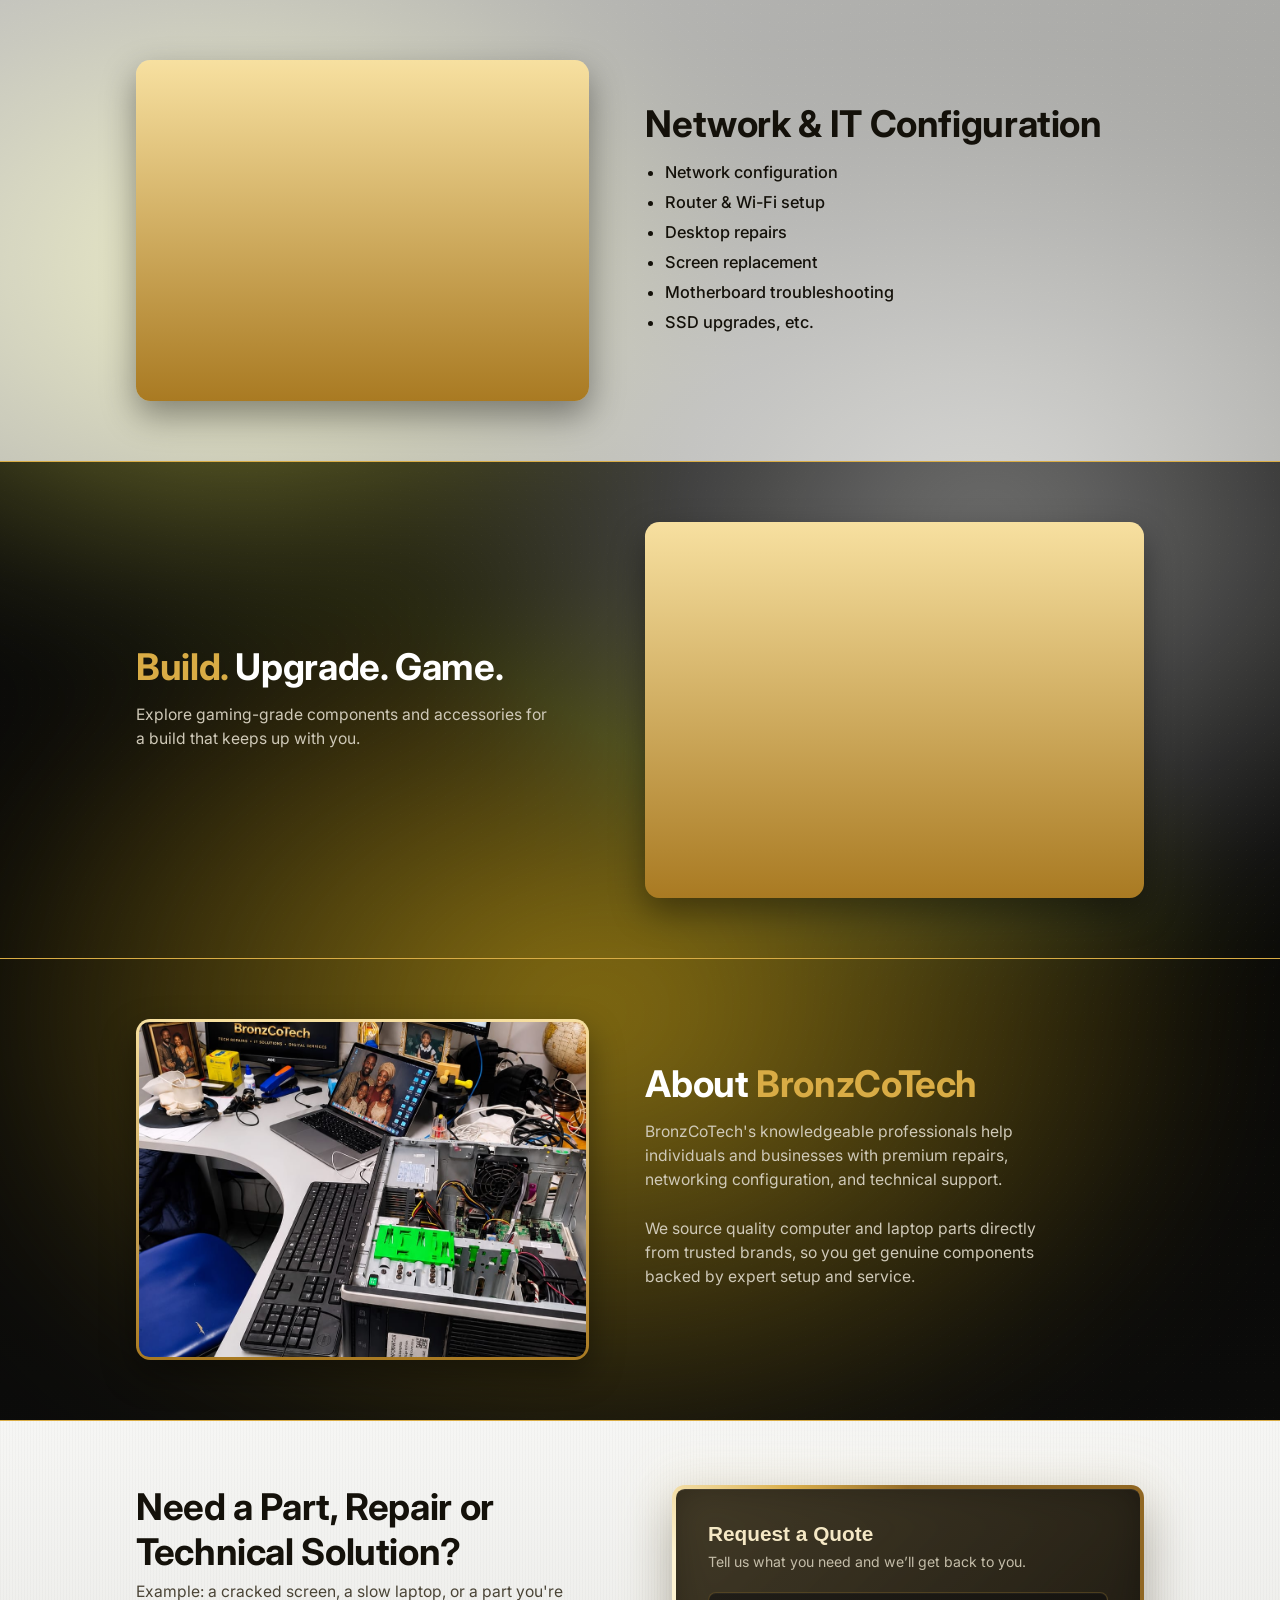
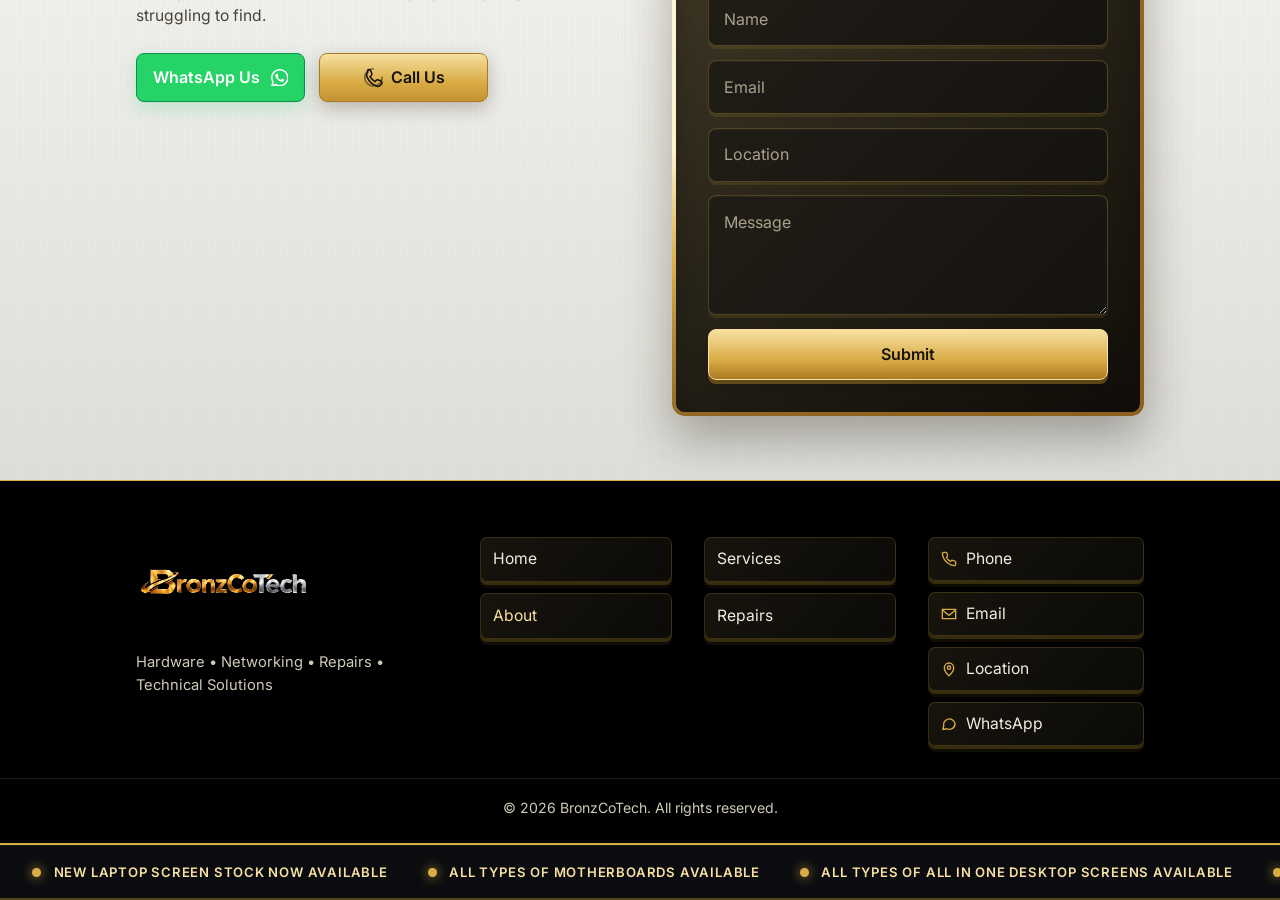
==== commit 38566060: "update" ====
--- a/about.html
+++ b/about.html
@@ -280,10 +280,13 @@
     display: grid;
     gap: 0.85rem;
     padding: clamp(1.35rem, 3vw, 2rem);
-    background: linear-gradient(145deg, #201b10 0%, #100e0a 48%, #080808 100%);
-    border: 1px solid rgba(217, 172, 69, 0.65);
+    background:
+      linear-gradient(145deg, #201b10 0%, #100e0a 48%, #080808 100%) padding-box,
+      conic-gradient(from var(--quote-ring-angle), #8a601c 0deg 220deg, #d9ac45 244deg, #fff6d8 270deg, #fff6d8 310deg, #d9ac45 335deg, #8a601c 360deg) border-box;
+    border: 4px solid transparent;
     border-radius: 0.8rem;
     box-shadow: 0 22px 48px rgba(0, 0, 0, 0.3), inset 0 1px 0 rgba(255, 255, 255, 0.08);
+    animation: quote-ring-spin 7s linear infinite;
   }
   .contact__form::before {
     content: "";
@@ -296,23 +299,13 @@
     opacity: 0.7;
     pointer-events: none;
   }
-  .contact__form::after {
-    content: "";
-    position: absolute;
-    z-index: -1;
-    inset: -2px;
-    padding: 2px;
-    border-radius: calc(0.8rem + 2px);
-    background: conic-gradient(from 0deg, transparent 0deg 285deg, rgba(217, 172, 69, 0.24) 300deg, #f7e0a0 320deg, rgba(217, 172, 69, 0.85) 334deg, transparent 350deg 360deg);
-    -webkit-mask: linear-gradient(#000 0 0) content-box, linear-gradient(#000 0 0);
-    -webkit-mask-composite: xor;
-    mask: linear-gradient(#000 0 0) content-box, linear-gradient(#000 0 0);
-    mask-composite: exclude;
-    animation: quote-ring-spin 7s linear infinite;
-    pointer-events: none;
+  @property --quote-ring-angle {
+    syntax: "<angle>";
+    inherits: false;
+    initial-value: 0deg;
   }
   @keyframes quote-ring-spin {
-    to { transform: rotate(1turn); }
+    to { --quote-ring-angle: 1turn; }
   }
   .quote-form__header {
     display: block;
@@ -376,7 +369,7 @@
   .contact__form .btn__arrow { display: none; }
 
   @media (prefers-reduced-motion: reduce) {
-    .contact__form::after { animation: none; }
+    .contact__form { animation: none; }
     .contact__form input,
     .contact__form textarea,
     .contact__form .btn { transition: none; }
